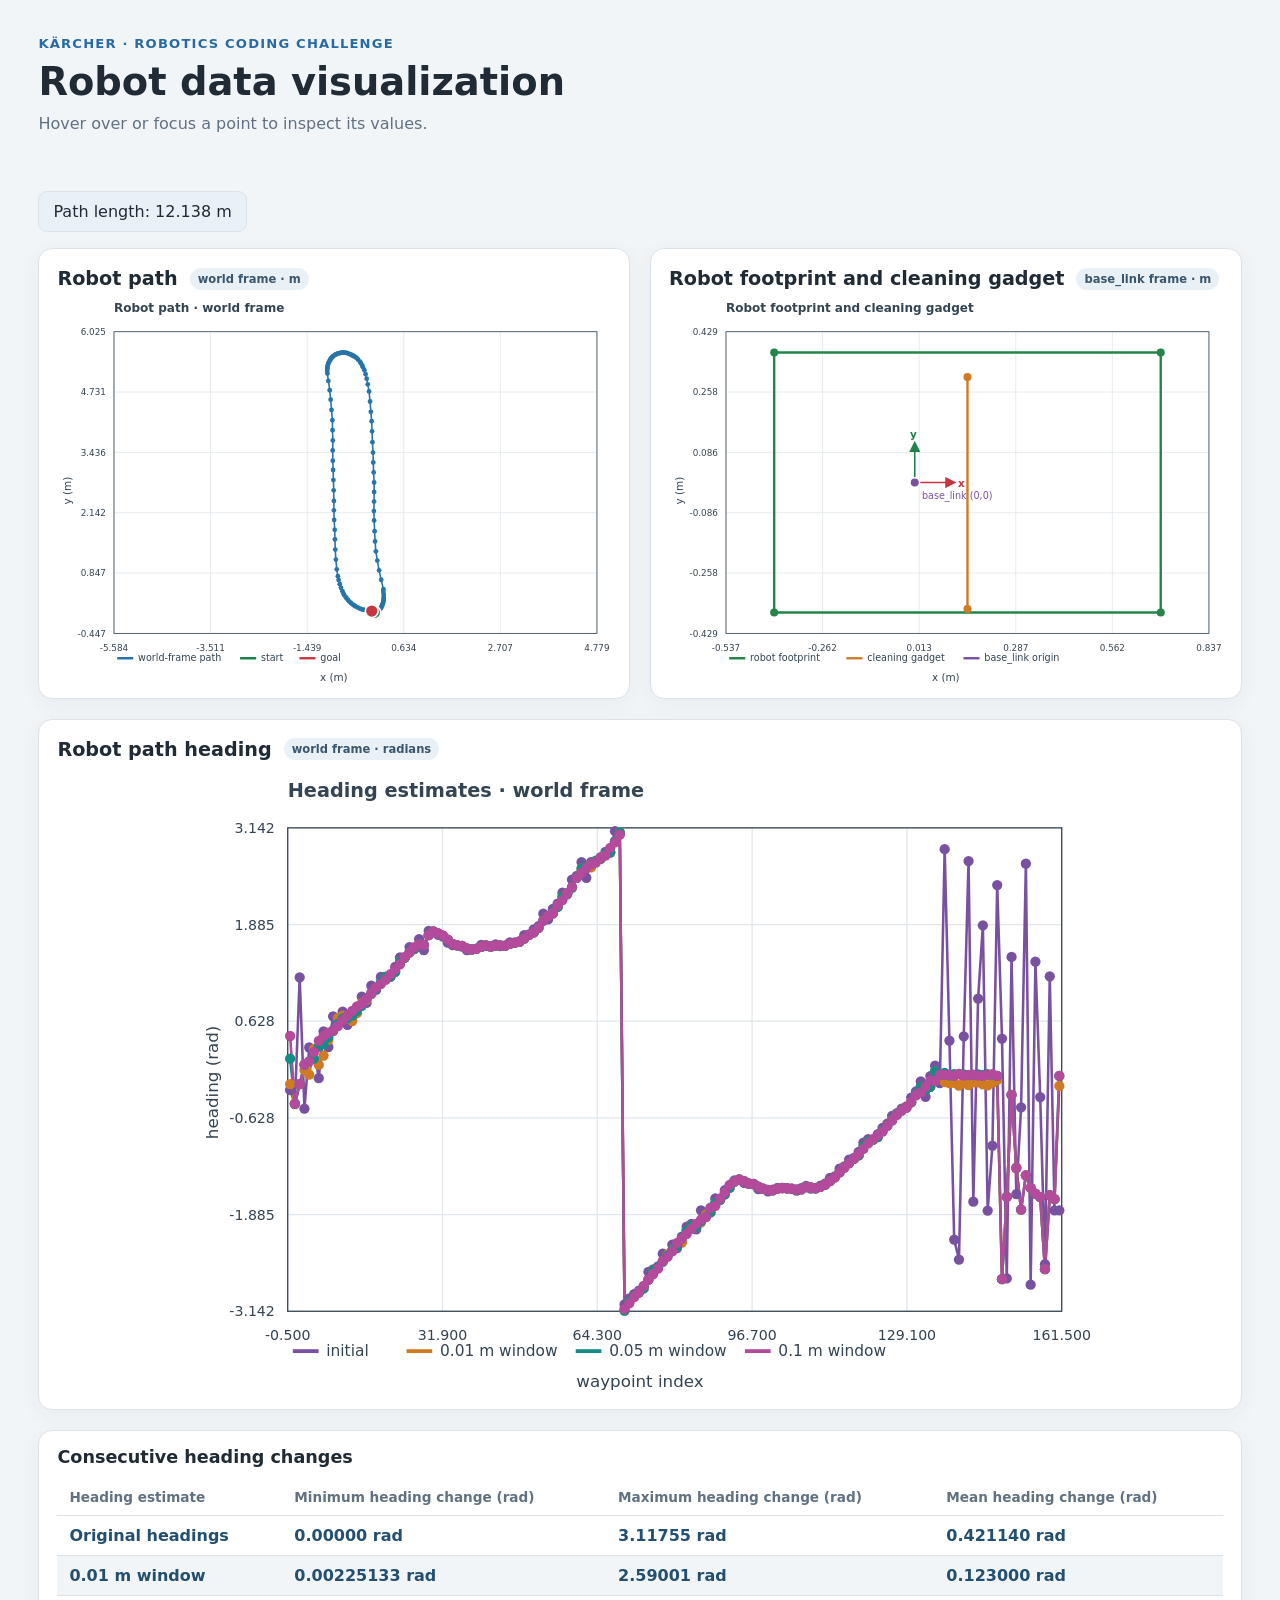
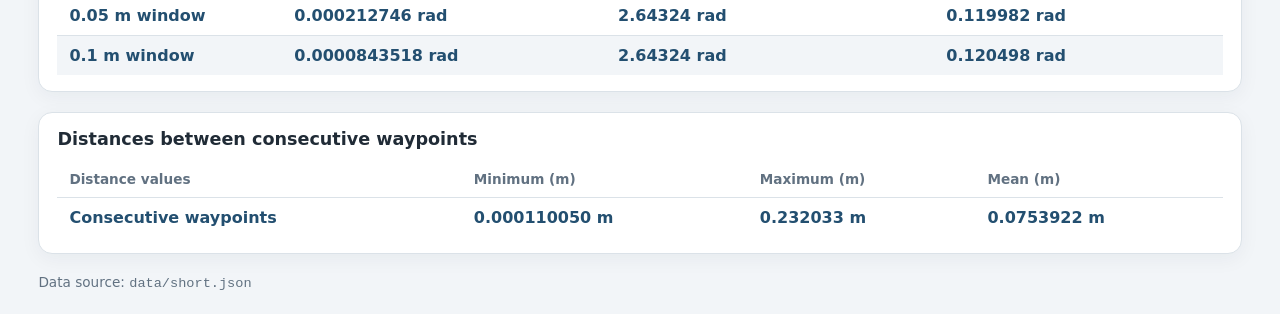
==== visualization/index.html @ 18d67c98 "Integrated different heading estimations for each waypoint based on variable window sizes of the sel" ====
<!doctype html>
<html lang="en">
  <head>
    <meta charset="utf-8">
    <meta name="viewport" content="width=device-width, initial-scale=1">
    <meta name="description" content="Interactive robot path, footprint, and cleaning gadget visualization.">
    <title>Kärcher Robotics Challenge — Data Visualization</title>
    <link rel="stylesheet" href="styles.css">
    <script src="visualization.js" defer></script>
  </head>
  <body>
    <main class="page">
      <header class="page-header">
        <p class="eyebrow">Kärcher · Robotics Coding Challenge</p>
        <h1>Robot data visualization</h1>
        <p class="intro">Hover over or focus a point to inspect its values.</p>
      </header>

      <p id="status" class="status" role="status">Loading visualization…</p>
      <p id="path-length" class="path-length" aria-live="polite" hidden></p>

      <section class="plots" aria-label="Robot data plots">
        <article class="plot-card">
          <h2>Robot path <span class="frame-tag">world frame · m</span></h2>
          <div class="plot-wrap">
            <svg id="path-plot" class="plot" viewBox="0 0 700 500" role="img" aria-label="Robot waypoints in the world frame"></svg>
            <div class="tooltip" role="status" hidden></div>
          </div>
        </article>

        <article class="plot-card">
          <h2>Robot footprint and cleaning gadget <span class="frame-tag">base_link frame · m</span></h2>
          <div class="plot-wrap">
            <svg id="geometry-plot" class="plot" viewBox="0 0 700 500" role="img" aria-label="Robot footprint and cleaning gadget in the base_link frame"></svg>
            <div class="tooltip" role="status" hidden></div>
          </div>
        </article>

        <article class="plot-card heading-card">
          <h2>Robot path heading <span class="frame-tag">world frame · radians</span></h2>
          <div class="plot-wrap">
            <svg id="heading-plot" class="plot" viewBox="0 0 700 500" role="img" aria-label="Robot path heading by waypoint index in radians"></svg>
            <div class="tooltip" role="status" hidden></div>
          </div>
        </article>
      </section>

      <section id="heading-change-summary" class="distance-summary" aria-labelledby="distance-summary-title" hidden>
        <h2 id="distance-summary-title">Consecutive heading changes</h2>
        <div class="table-wrap">
          <table class="distance-statistics">
            <thead>
              <tr>
                <th scope="col">Heading estimate</th>
                <th scope="col">Minimum heading change (rad)</th>
                <th scope="col">Maximum heading change (rad)</th>
                <th scope="col">Mean heading change (rad)</th>
              </tr>
            </thead>
            <tbody></tbody>
          </table>
        </div>
      </section>

      <section id="waypoint-distance-summary" class="distance-summary" aria-labelledby="waypoint-distance-title" hidden>
        <h2 id="waypoint-distance-title">Distances between consecutive waypoints</h2>
        <div class="table-wrap">
          <table class="distance-statistics">
            <thead>
              <tr>
                <th scope="col">Distance values</th>
                <th scope="col">Minimum (m)</th>
                <th scope="col">Maximum (m)</th>
                <th scope="col">Mean (m)</th>
              </tr>
            </thead>
            <tbody></tbody>
          </table>
        </div>
      </section>
      <footer>Data source: <code>data/short.json</code></footer>
    </main>
  </body>
</html>
---- visualization/styles.css ----
:root {
  color-scheme: light;
  font-family: Inter, ui-sans-serif, system-ui, -apple-system, BlinkMacSystemFont, "Segoe UI", sans-serif;
  color: #202b36;
  background: #f2f5f8;
  font-synthesis: none;
  text-rendering: optimizeLegibility;
  --border: #dbe2e8;
  --muted: #617181;
  --blue: #286aa6;
}

* {
  box-sizing: border-box;
}

body {
  margin: 0;
}

.page {
  width: min(1500px, 100%);
  margin: 0 auto;
  padding: 36px clamp(16px, 3vw, 44px) 24px;
}

.page-header {
  margin-bottom: 24px;
}

.eyebrow {
  margin: 0 0 8px;
  color: var(--blue);
  font-size: 0.82rem;
  font-weight: 700;
  letter-spacing: 0.09em;
  text-transform: uppercase;
}

h1 {
  margin: 0;
  font-size: clamp(1.8rem, 3vw, 2.6rem);
}

.intro {
  margin: 10px 0 0;
  color: var(--muted);
}

.status {
  min-height: 1.4em;
  margin: 0 0 12px;
  color: var(--muted);
}

.status.error {
  color: #a32f34;
  font-weight: 600;
}

.plots {
  display: grid;
  grid-template-columns: repeat(2, minmax(0, 1fr));
  gap: 20px;
}

.path-length {
  display: inline-flex;
  align-items: baseline;
  gap: 8px;
  margin: 0 0 16px;
  padding: 10px 14px;
  background: #eaf1f6;
  border: 1px solid var(--border);
  border-radius: 9px;
}

.path-length strong {
  color: #234f70;
  font-size: 1.2rem;
  font-variant-numeric: tabular-nums;
}

.heading-card {
  grid-column: 1 / -1;
}

.heading-card .plot-wrap {
  width: min(100%, 900px);
  margin: 0 auto;
}

.distance-summary {
  margin-top: 20px;
  padding: 16px 18px;
  background: #fff;
  border: 1px solid var(--border);
  border-radius: 14px;
  box-shadow: 0 5px 20px rgb(23 42 58 / 5%);
}

.distance-summary h2 {
  margin: 0 0 12px;
  font-size: 1.1rem;
}

.table-wrap {
  overflow-x: auto;
}

.distance-statistics {
  width: 100%;
  border-collapse: collapse;
  font-variant-numeric: tabular-nums;
}

.distance-statistics th,
.distance-statistics td {
  padding: 10px 12px;
  border-bottom: 1px solid var(--border);
  text-align: left;
  white-space: nowrap;
}

.distance-statistics thead th {
  color: var(--muted);
  font-size: 0.85rem;
}

.distance-statistics tbody th {
  color: #234f70;
  font-weight: 650;
}

.distance-statistics td {
  color: #234f70;
  font-weight: 700;
}

.distance-statistics tbody tr:last-child th,
.distance-statistics tbody tr:last-child td {
  border-bottom: 0;
}

.distance-statistics tbody tr:nth-child(even) {
  background: #f2f5f8;
}

@media (max-width: 860px) {
  .distance-statistics th,
  .distance-statistics td {
    padding: 9px 8px;
  }
}



.plot-card {
  min-width: 0;
  padding: 14px 14px 6px;
  overflow: hidden;
  background: #fff;
  border: 1px solid var(--border);
  border-radius: 14px;
  box-shadow: 0 5px 20px rgb(23 42 58 / 5%);
}

.plot-card h2 {
  display: flex;
  flex-wrap: wrap;
  align-items: center;
  gap: 8px 12px;
  margin: 4px 4px 0;
  font-size: clamp(1rem, 1.5vw, 1.2rem);
}

.frame-tag {
  padding: 4px 8px;
  color: #39566d;
  background: #eaf1f6;
  border-radius: 999px;
  font-size: 0.72rem;
  font-weight: 650;
}

.plot-wrap {
  position: relative;
}

.plot {
  display: block;
  width: 100%;
  height: auto;
  overflow: visible;
}

.plot text {
  font-family: inherit;
}

.plot-point {
  cursor: crosshair;
  outline: none;
}

.plot-point:focus-visible {
  stroke: #18232d;
  stroke-width: 3px;
}

.tooltip {
  position: absolute;
  z-index: 2;
  max-width: min(290px, calc(100% - 12px));
  padding: 8px 10px;
  color: #fff;
  background: #1d2935;
  border: 1px solid rgb(255 255 255 / 30%);
  border-radius: 7px;
  box-shadow: 0 4px 14px rgb(0 0 0 / 18%);
  font-size: 0.82rem;
  line-height: 1.4;
  pointer-events: none;
}

footer {
  margin-top: 20px;
  color: var(--muted);
  font-size: 0.85rem;
}

@media (max-width: 860px) {
  .plots {
    grid-template-columns: 1fr;
  }

  .heading-card {
    grid-column: auto;
  }

  .path-length {
    display: flex;
    width: fit-content;
    flex-wrap: wrap;
  }

}
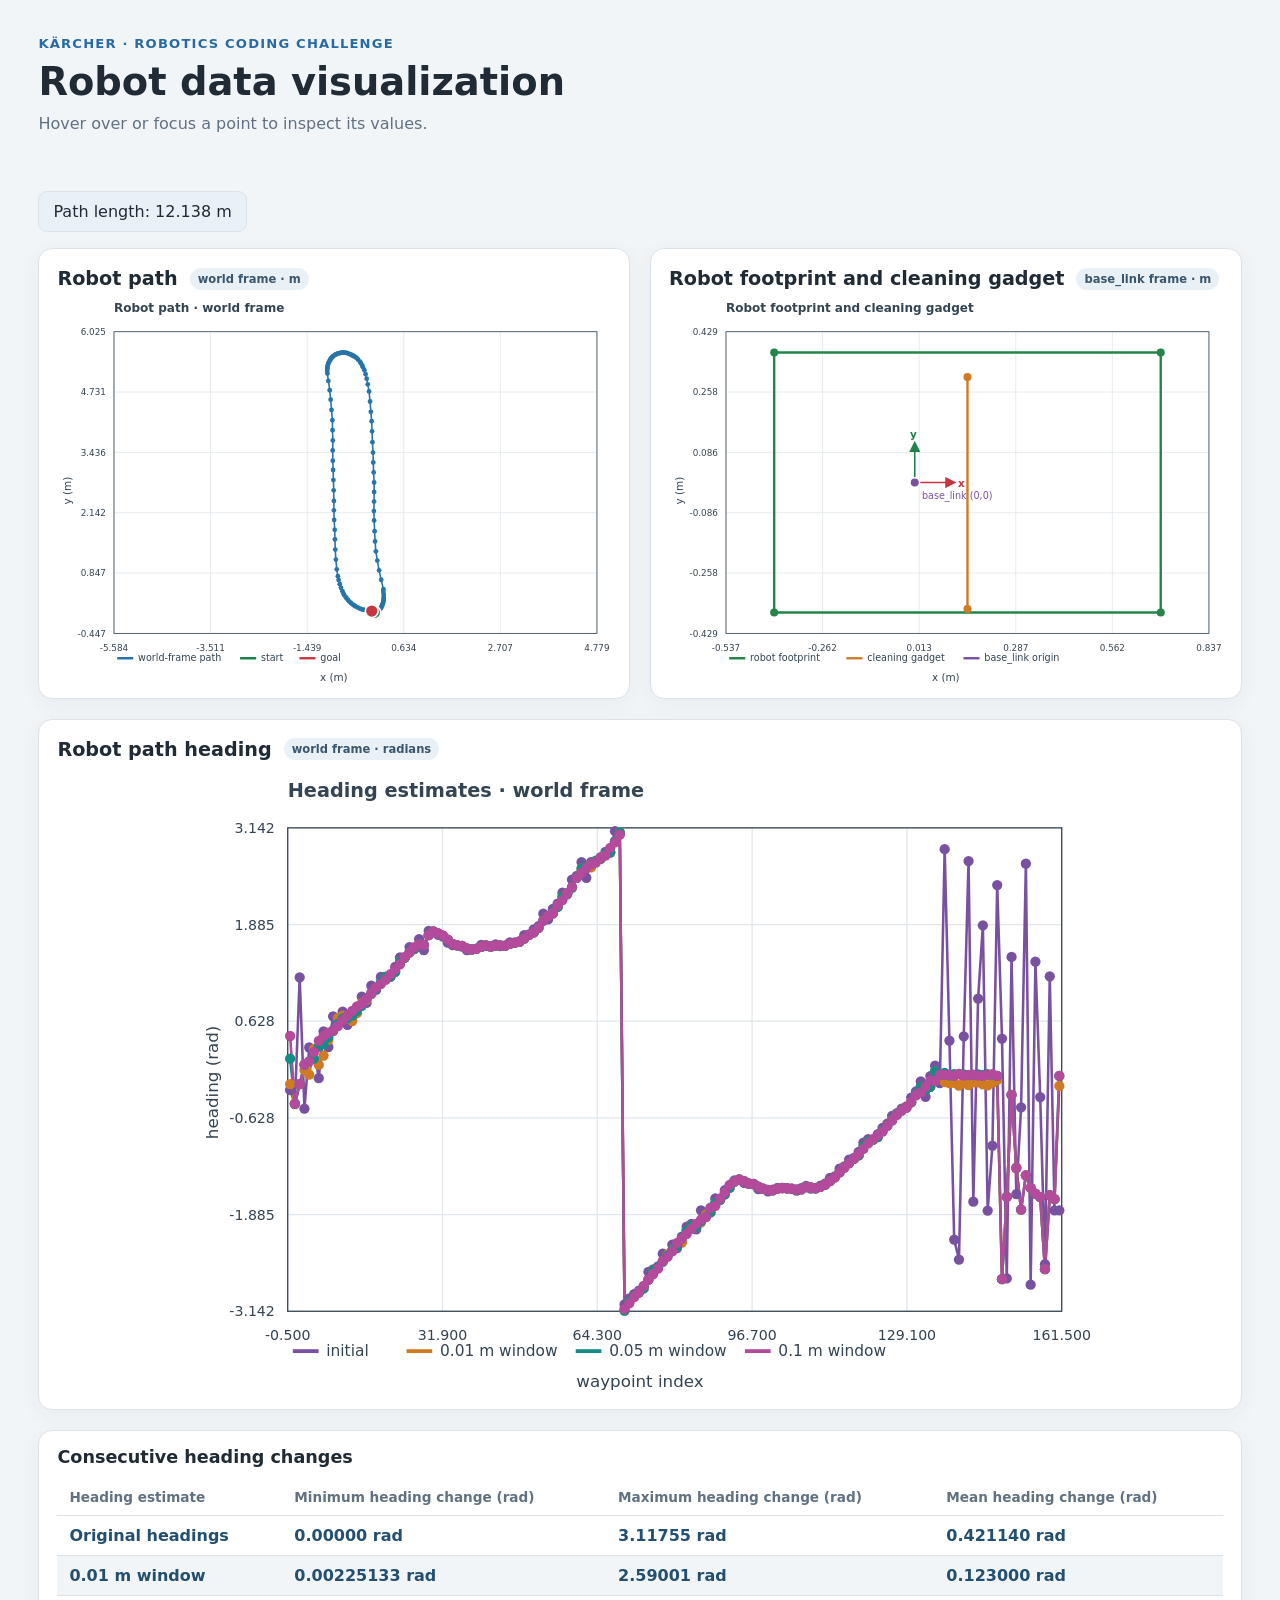
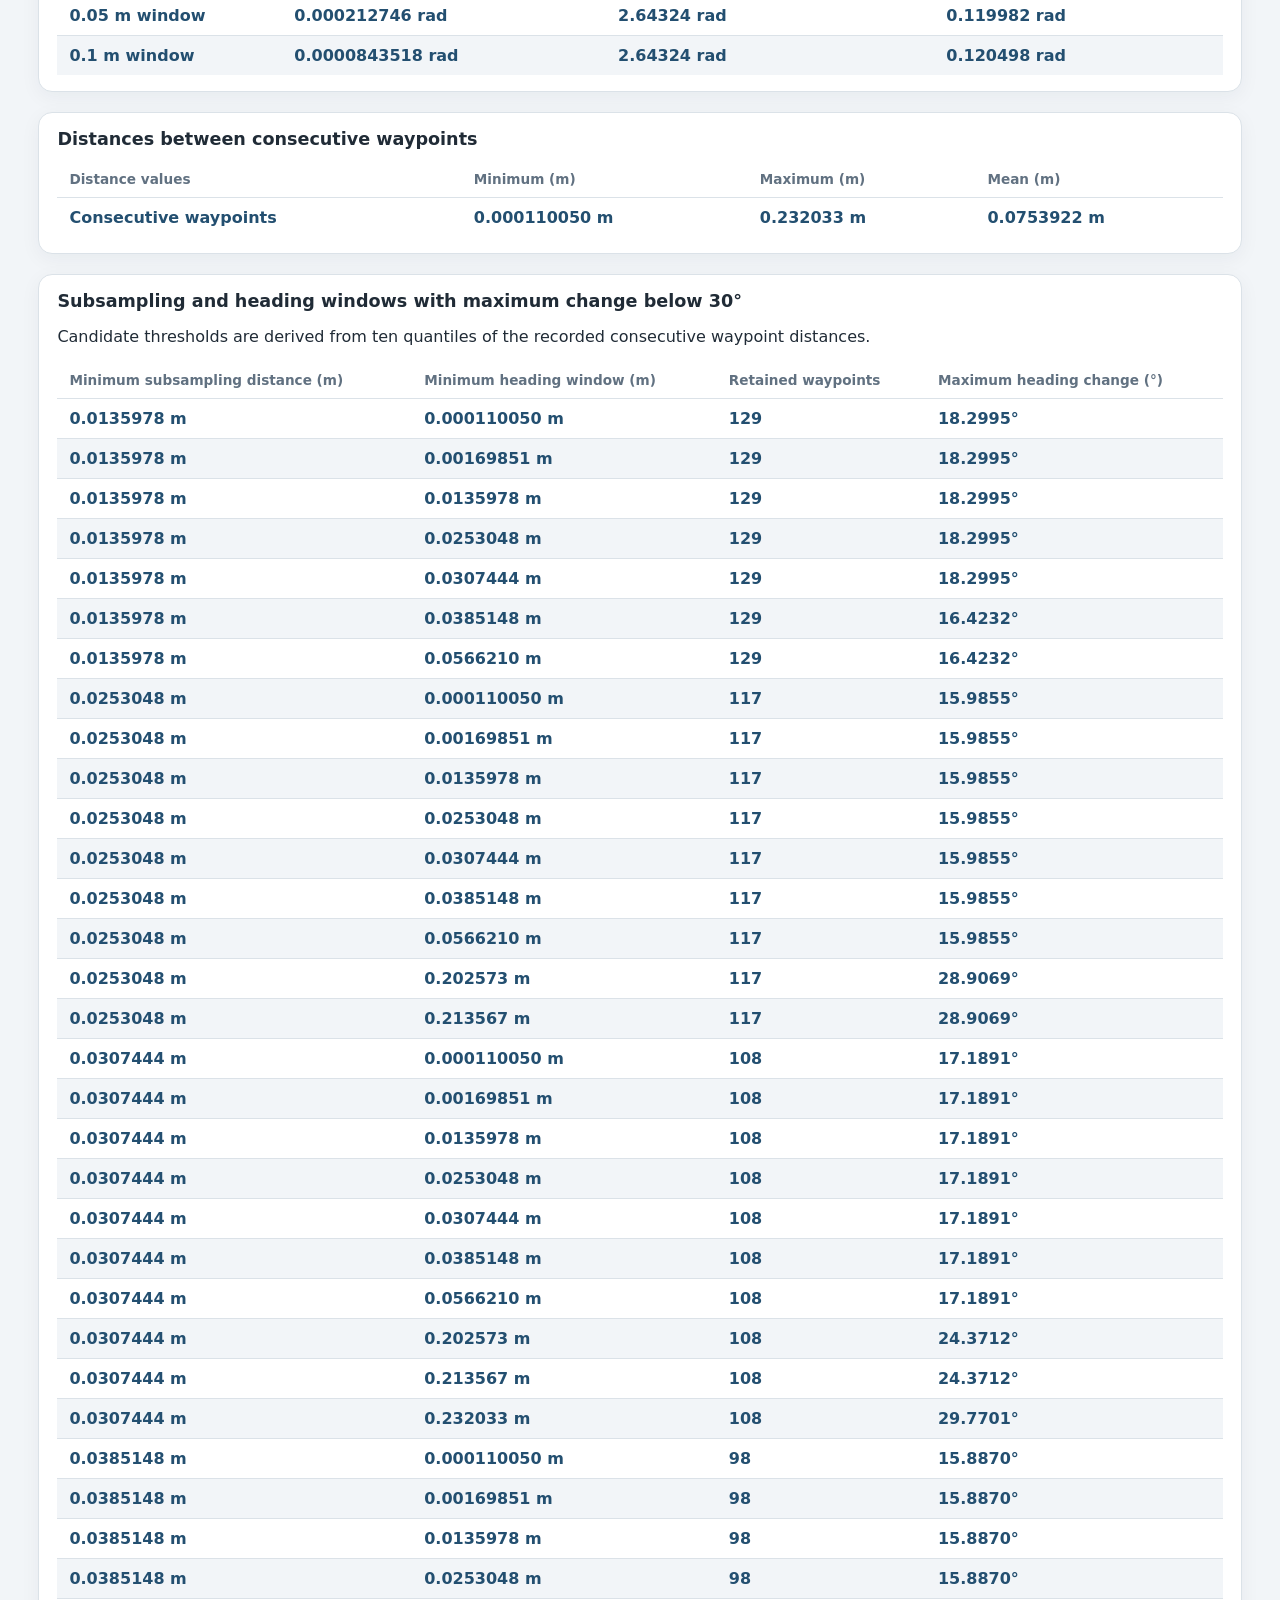
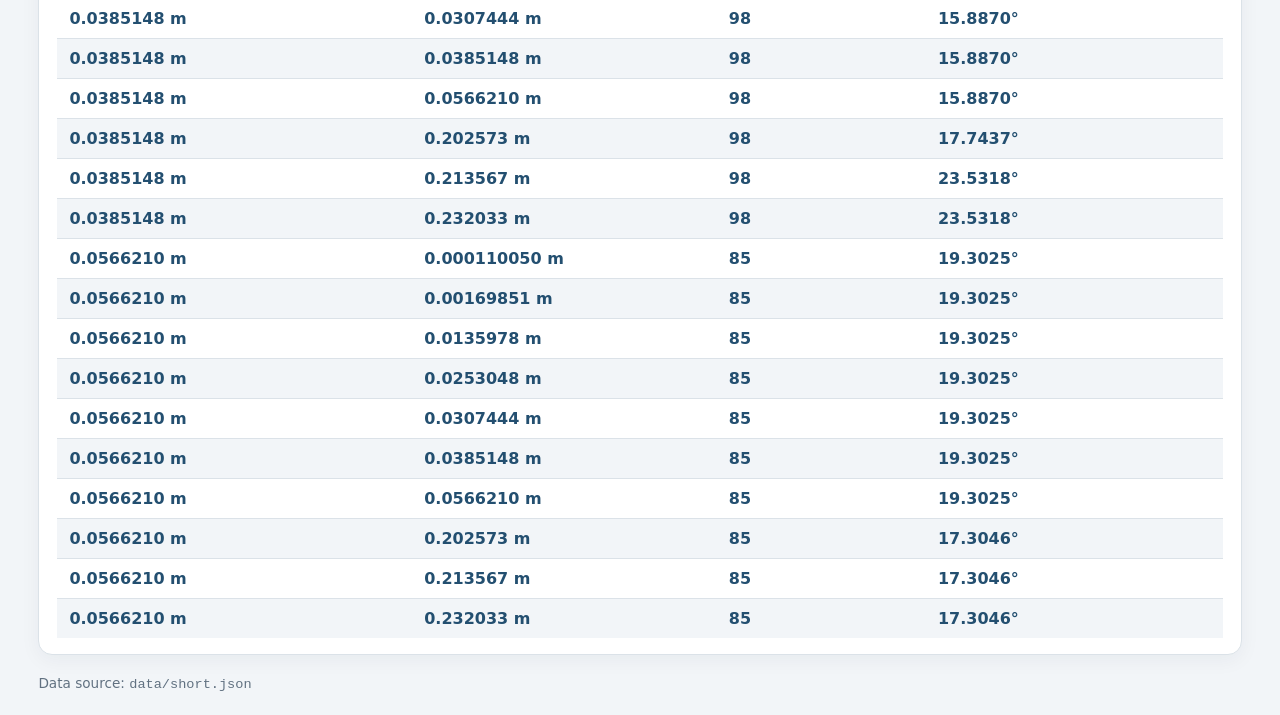
==== commit f84f3968: "Tested different combinations of subsampling distances to filter the path and heading windows" ====
--- a/visualization/index.html
+++ b/visualization/index.html
@@ -78,6 +78,24 @@
           </table>
         </div>
       </section>
+
+      <section id="subsampling-search-summary" class="distance-summary" aria-labelledby="subsampling-search-title" hidden>
+        <h2 id="subsampling-search-title">Subsampling and heading windows with maximum change below 30°</h2>
+        <p>Candidate thresholds are derived from ten quantiles of the recorded consecutive waypoint distances.</p>
+        <div class="table-wrap">
+          <table class="distance-statistics">
+            <thead>
+              <tr>
+                <th scope="col">Minimum subsampling distance (m)</th>
+                <th scope="col">Minimum heading window (m)</th>
+                <th scope="col">Retained waypoints</th>
+                <th scope="col">Maximum heading change (°)</th>
+              </tr>
+            </thead>
+            <tbody></tbody>
+          </table>
+        </div>
+      </section>
       <footer>Data source: <code>data/short.json</code></footer>
     </main>
   </body>
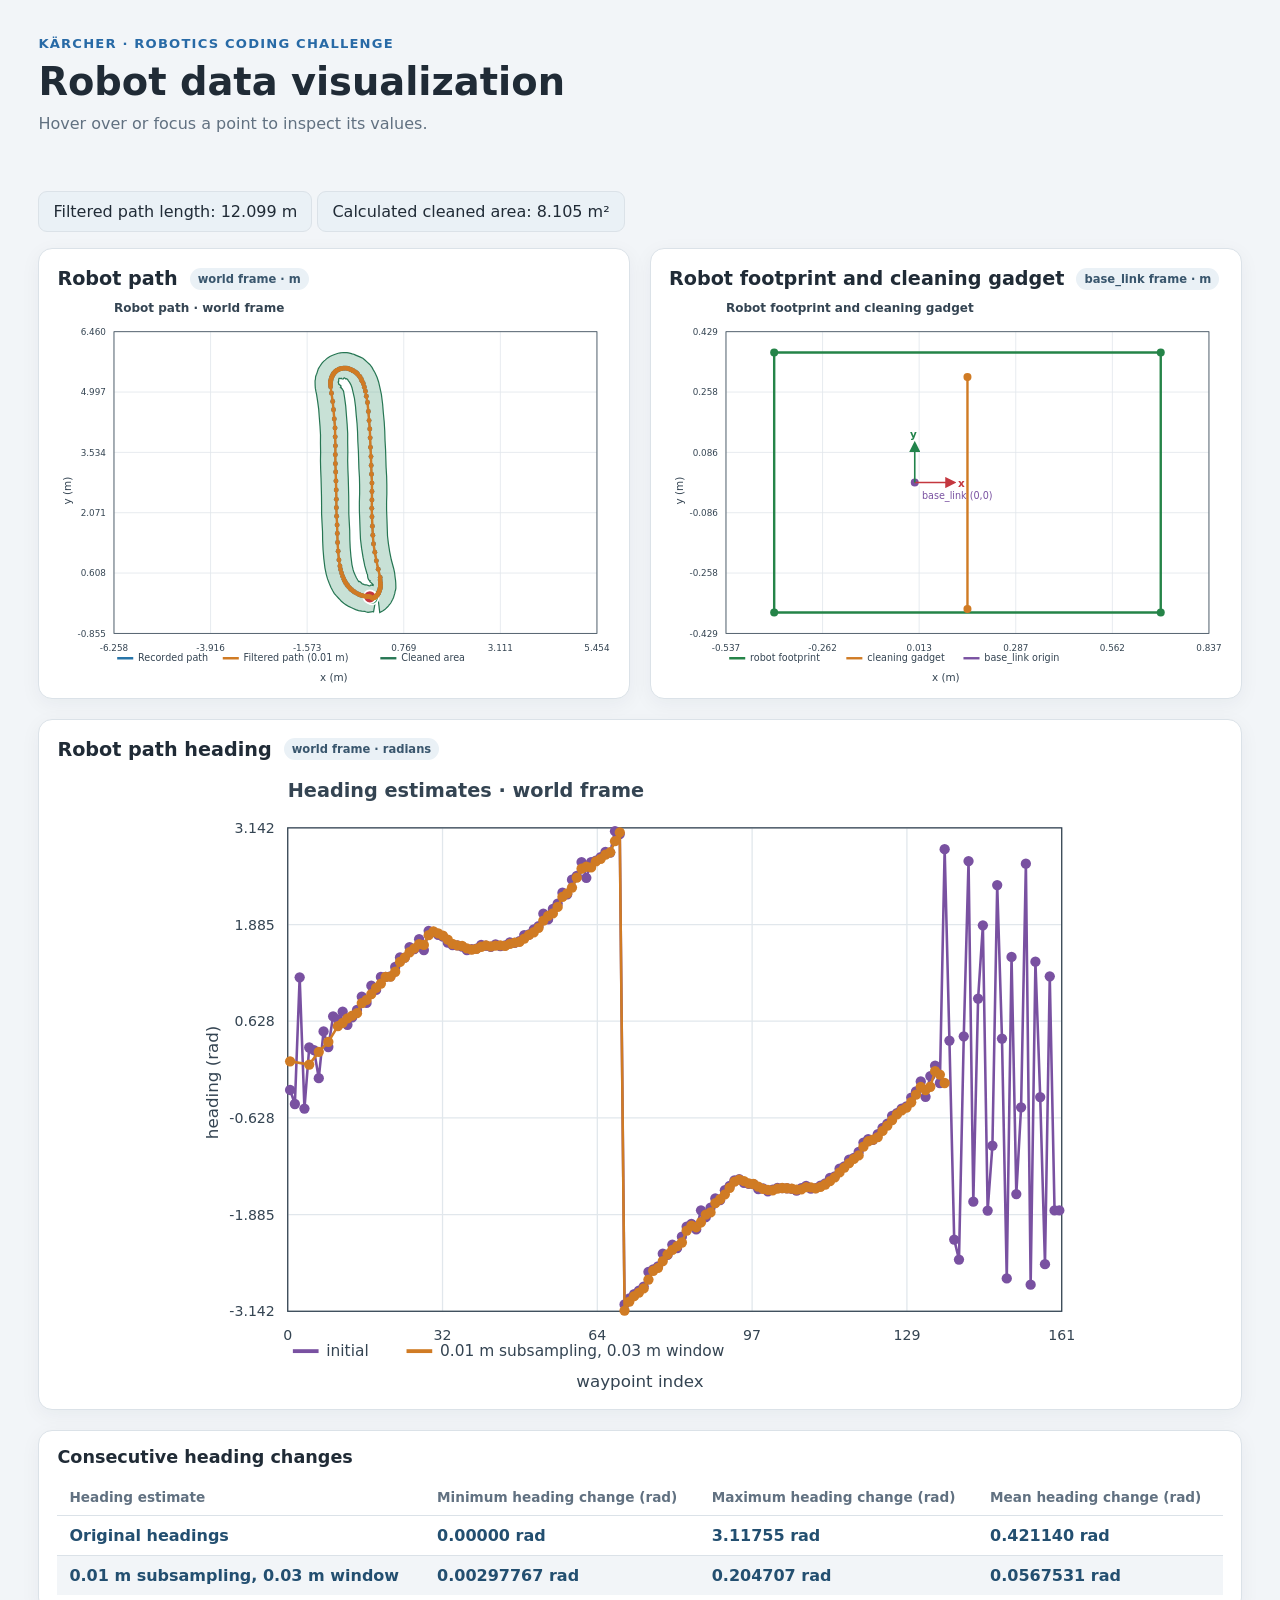
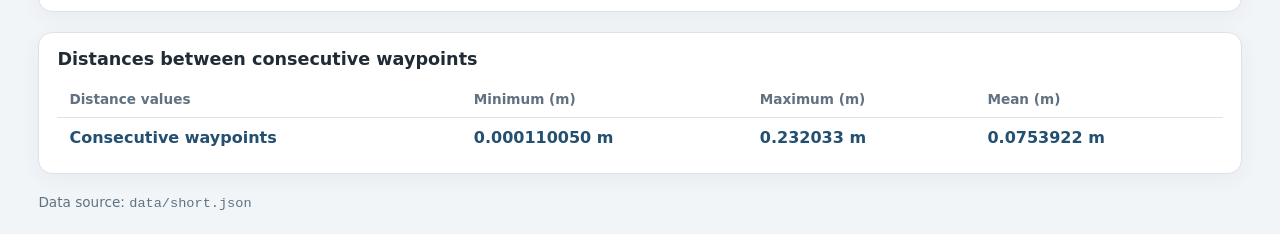
==== commit 752fe7da: "Decided to use 0.01m as subsampling distance and 0.03m as heading distance window and integrated cle" ====
--- a/visualization/index.html
+++ b/visualization/index.html
@@ -18,6 +18,7 @@
 
       <p id="status" class="status" role="status">Loading visualization…</p>
       <p id="path-length" class="path-length" aria-live="polite" hidden></p>
+      <p id="cleaned-area" class="path-length" aria-live="polite" hidden></p>
 
       <section class="plots" aria-label="Robot data plots">
         <article class="plot-card">
@@ -79,23 +80,6 @@
         </div>
       </section>
 
-      <section id="subsampling-search-summary" class="distance-summary" aria-labelledby="subsampling-search-title" hidden>
-        <h2 id="subsampling-search-title">Subsampling and heading windows with maximum change below 30°</h2>
-        <p>Candidate thresholds are derived from ten quantiles of the recorded consecutive waypoint distances.</p>
-        <div class="table-wrap">
-          <table class="distance-statistics">
-            <thead>
-              <tr>
-                <th scope="col">Minimum subsampling distance (m)</th>
-                <th scope="col">Minimum heading window (m)</th>
-                <th scope="col">Retained waypoints</th>
-                <th scope="col">Maximum heading change (°)</th>
-              </tr>
-            </thead>
-            <tbody></tbody>
-          </table>
-        </div>
-      </section>
       <footer>Data source: <code>data/short.json</code></footer>
     </main>
   </body>
--- a/visualization/styles.css
+++ b/visualization/styles.css
@@ -206,6 +206,19 @@
 .plot-point:focus-visible {
   stroke: #18232d;
   stroke-width: 3px;
+}
+
+.plot-legend-item {
+  cursor: pointer;
+}
+
+.plot-legend-item:focus-visible {
+  outline: 2px solid #18232d;
+  outline-offset: 2px;
+}
+
+.plot-legend-item.is-hidden {
+  opacity: 0.4;
 }
 
 .tooltip {
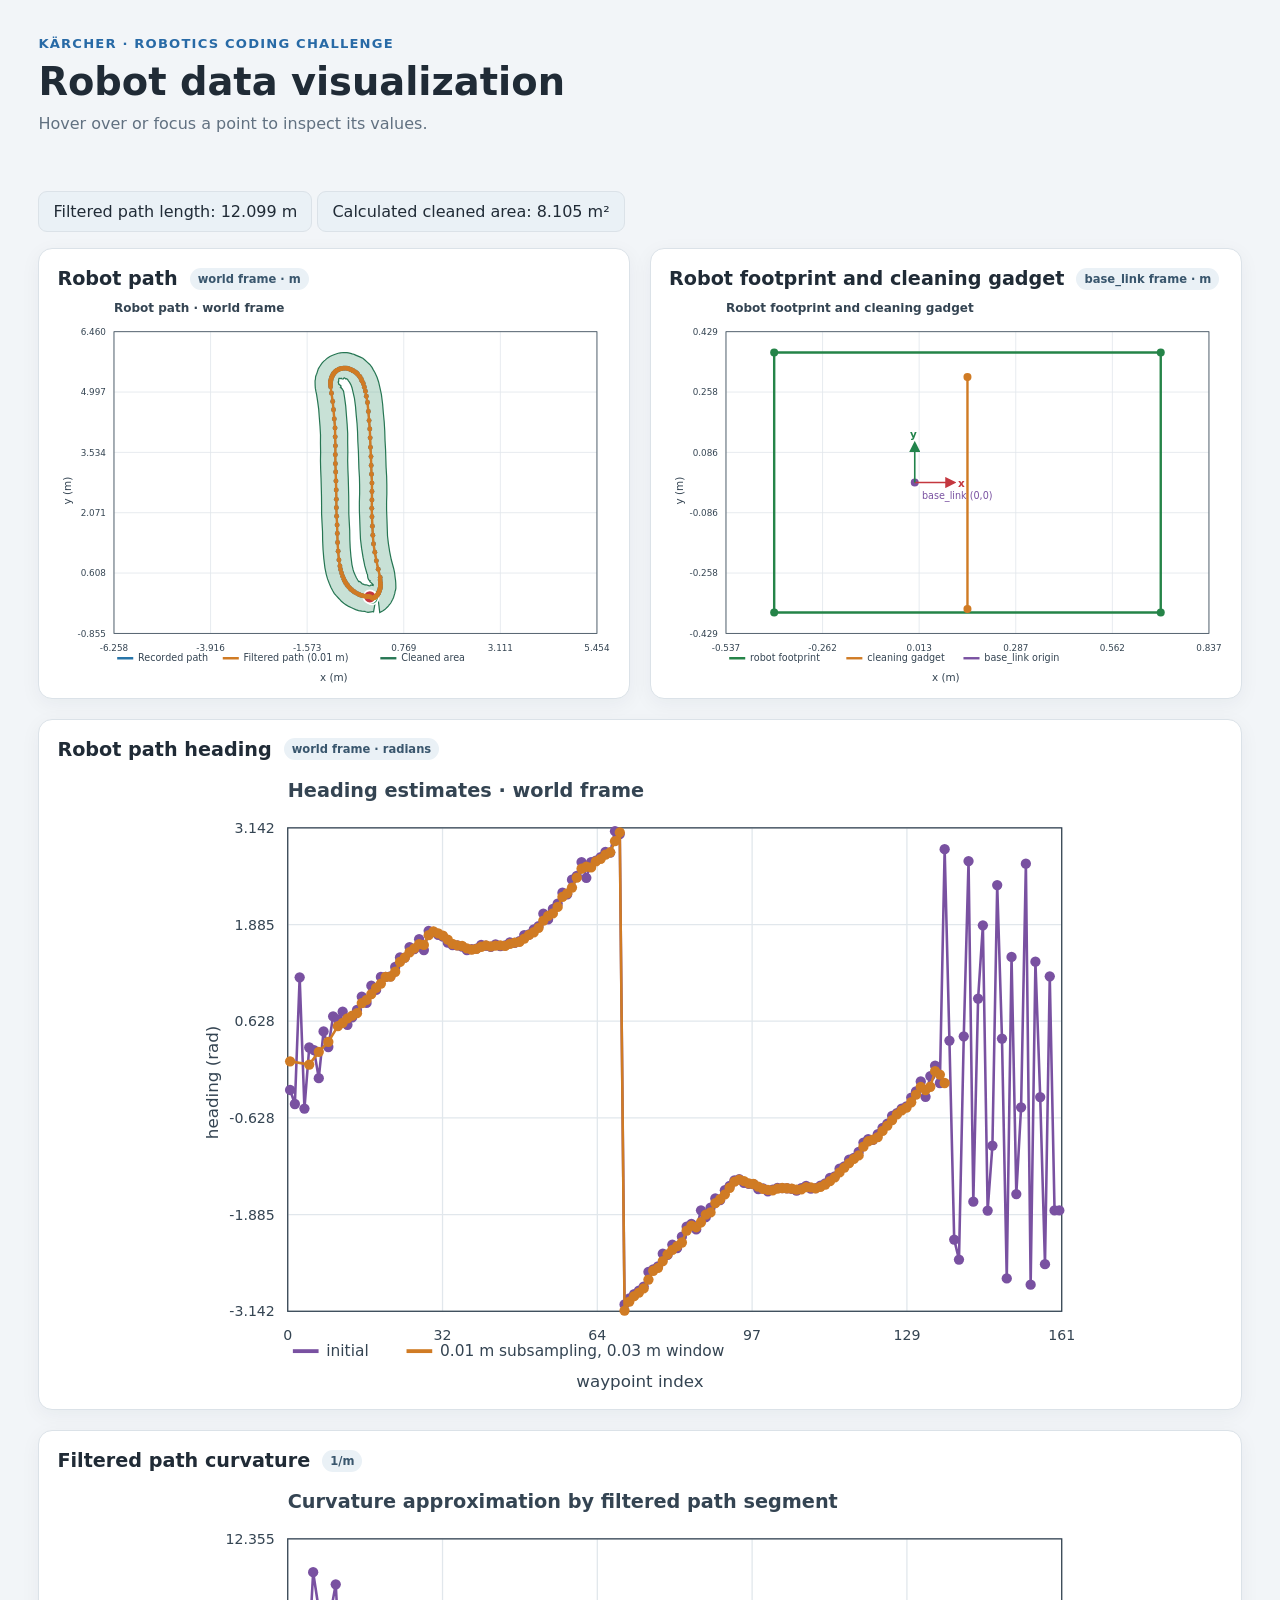
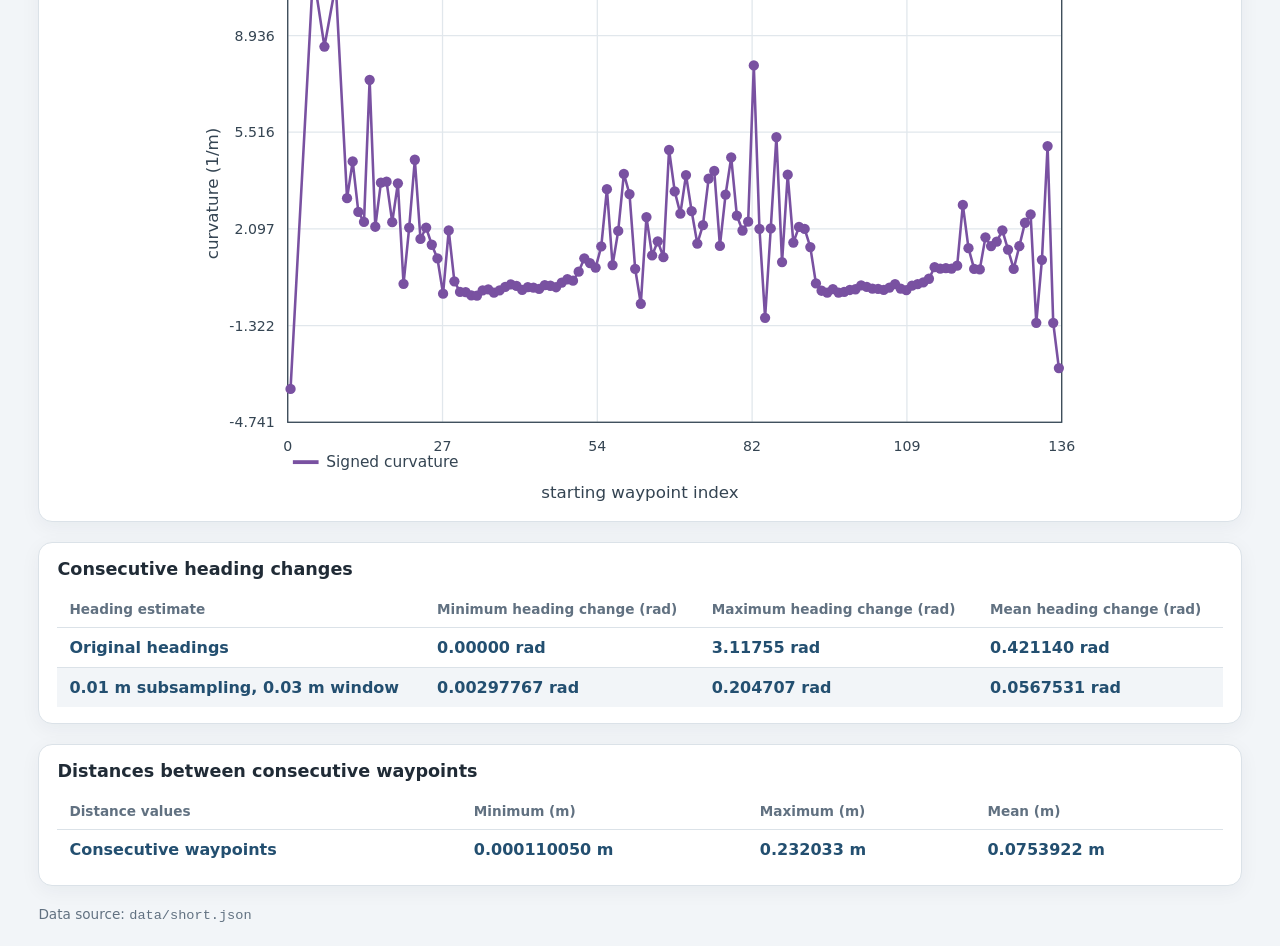
==== commit 33296fbf: "Added calculation of curvature approximation for each filtered waypoint" ====
--- a/visualization/index.html
+++ b/visualization/index.html
@@ -44,6 +44,14 @@
             <div class="tooltip" role="status" hidden></div>
           </div>
         </article>
+
+        <article class="plot-card heading-card">
+          <h2>Filtered path curvature <span class="frame-tag">1/m</span></h2>
+          <div class="plot-wrap">
+            <svg id="curvature-plot" class="plot" viewBox="0 0 700 500" role="img" aria-label="Curvature approximation by filtered path segment"></svg>
+            <div class="tooltip" role="status" hidden></div>
+          </div>
+        </article>
       </section>
 
       <section id="heading-change-summary" class="distance-summary" aria-labelledby="distance-summary-title" hidden>
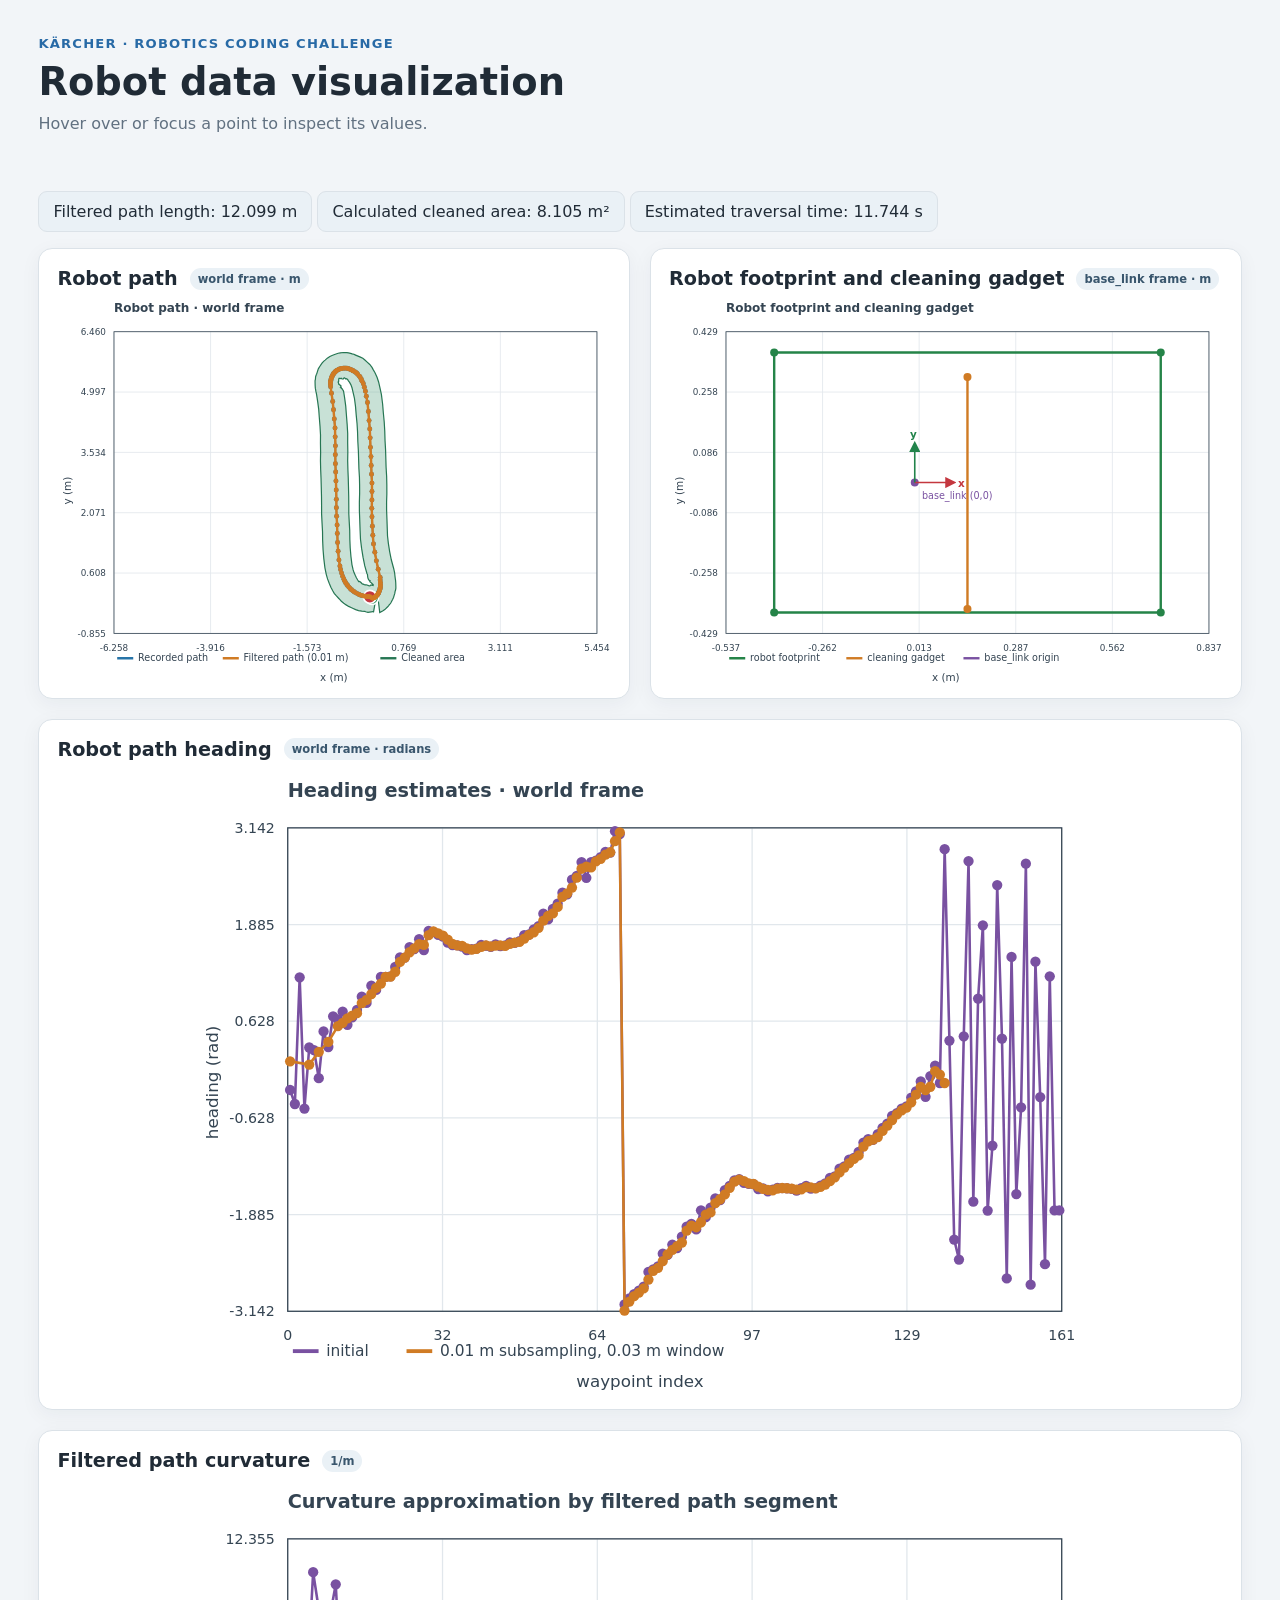
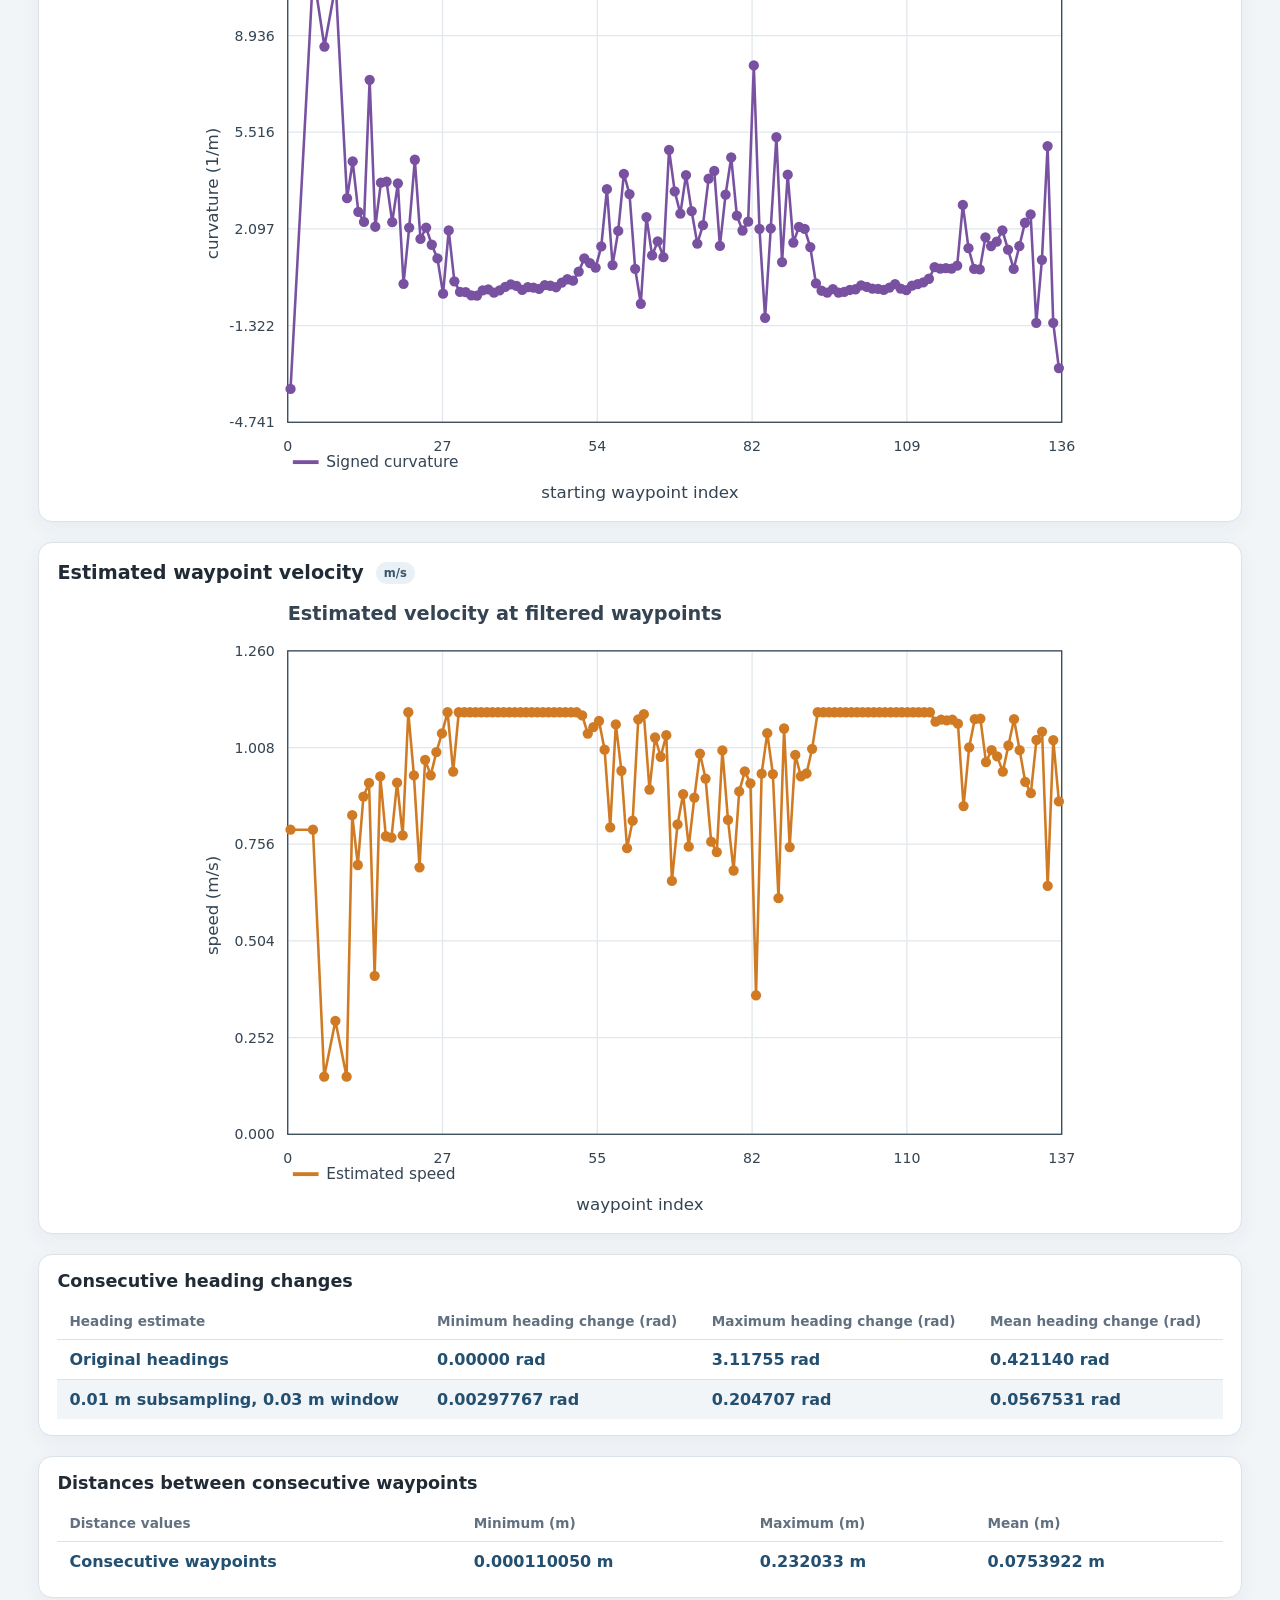
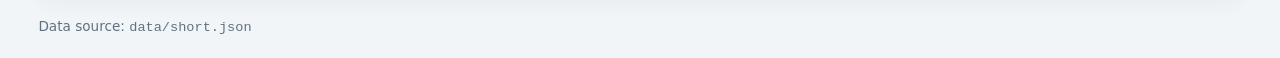
==== commit 0a1283da: "Initial version of traversal time estimation" ====
--- a/visualization/index.html
+++ b/visualization/index.html
@@ -19,6 +19,7 @@
       <p id="status" class="status" role="status">Loading visualization…</p>
       <p id="path-length" class="path-length" aria-live="polite" hidden></p>
       <p id="cleaned-area" class="path-length" aria-live="polite" hidden></p>
+      <p id="traversal-time" class="path-length" aria-live="polite" hidden></p>
 
       <section class="plots" aria-label="Robot data plots">
         <article class="plot-card">
@@ -49,6 +50,14 @@
           <h2>Filtered path curvature <span class="frame-tag">1/m</span></h2>
           <div class="plot-wrap">
             <svg id="curvature-plot" class="plot" viewBox="0 0 700 500" role="img" aria-label="Curvature approximation by filtered path segment"></svg>
+            <div class="tooltip" role="status" hidden></div>
+          </div>
+        </article>
+
+        <article class="plot-card heading-card">
+          <h2>Estimated waypoint velocity <span class="frame-tag">m/s</span></h2>
+          <div class="plot-wrap">
+            <svg id="velocity-plot" class="plot" viewBox="0 0 700 500" role="img" aria-label="Estimated robot velocity at filtered waypoints"></svg>
             <div class="tooltip" role="status" hidden></div>
           </div>
         </article>
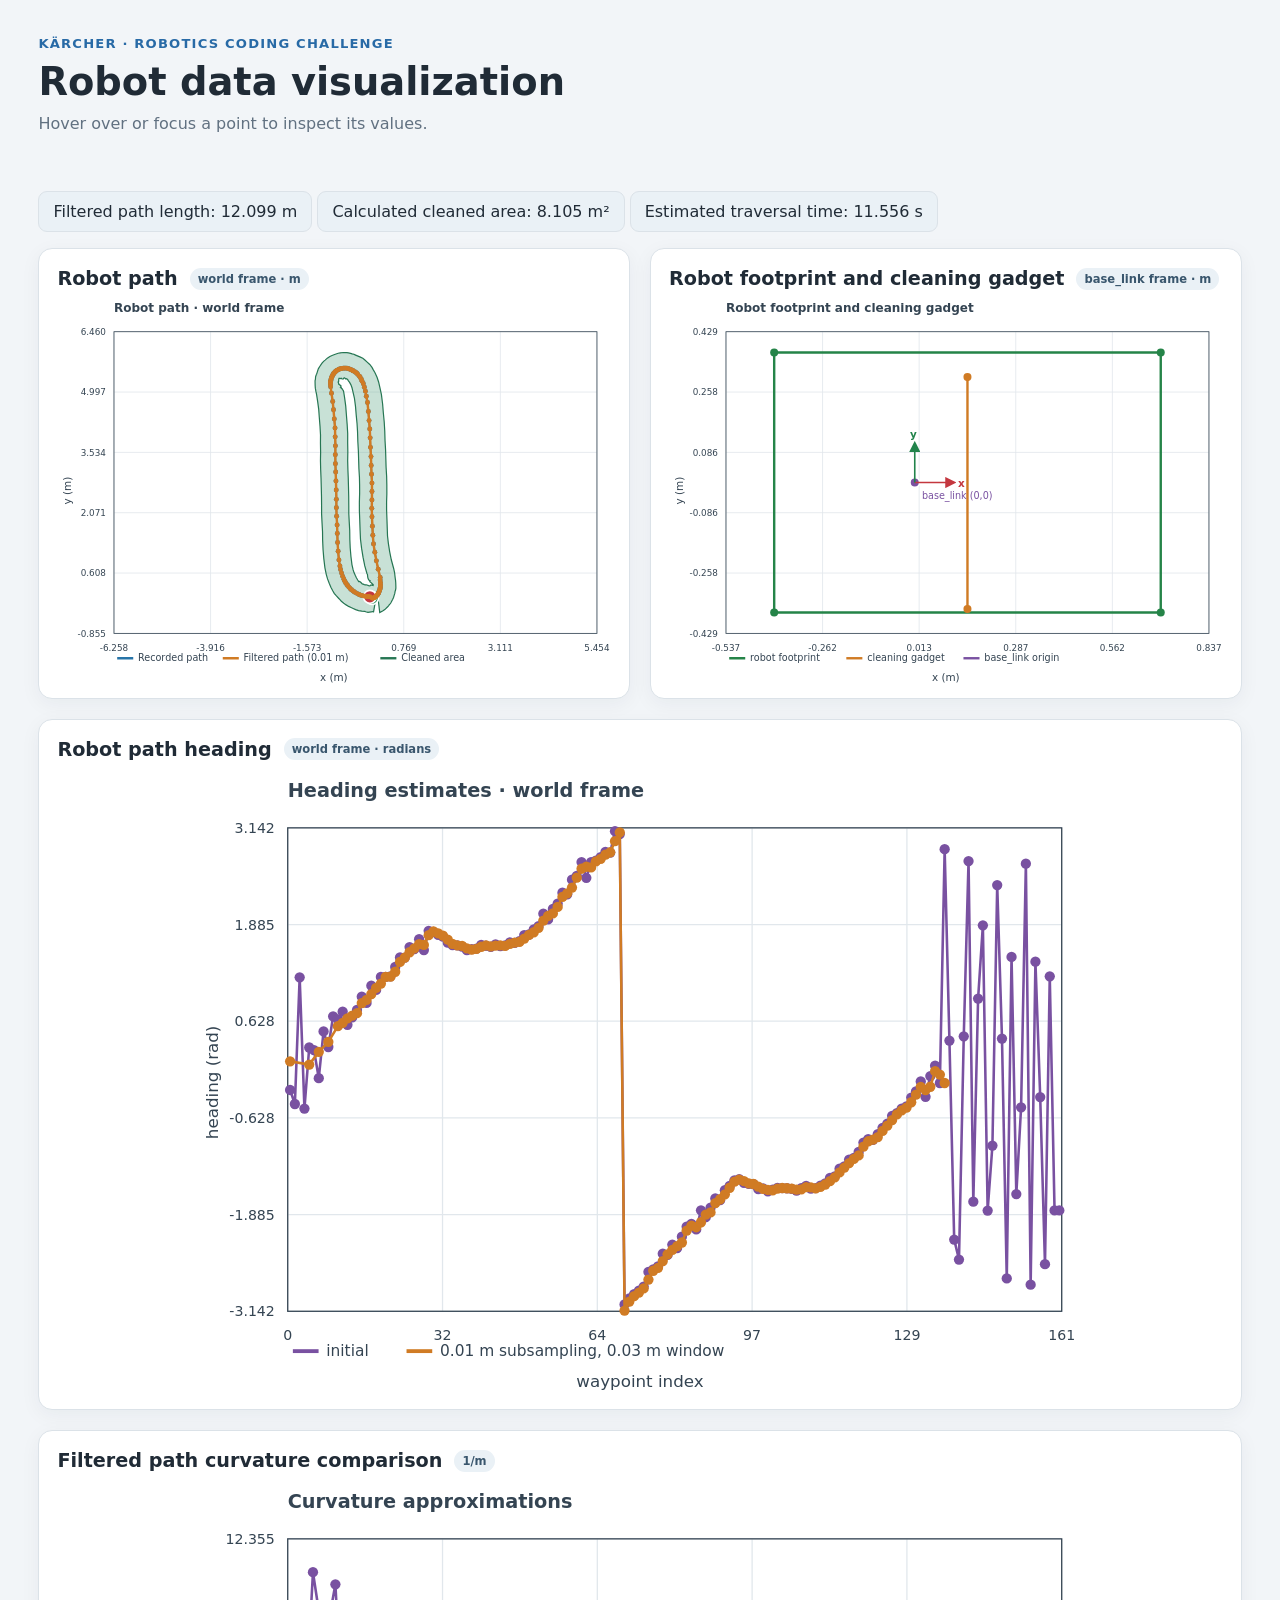
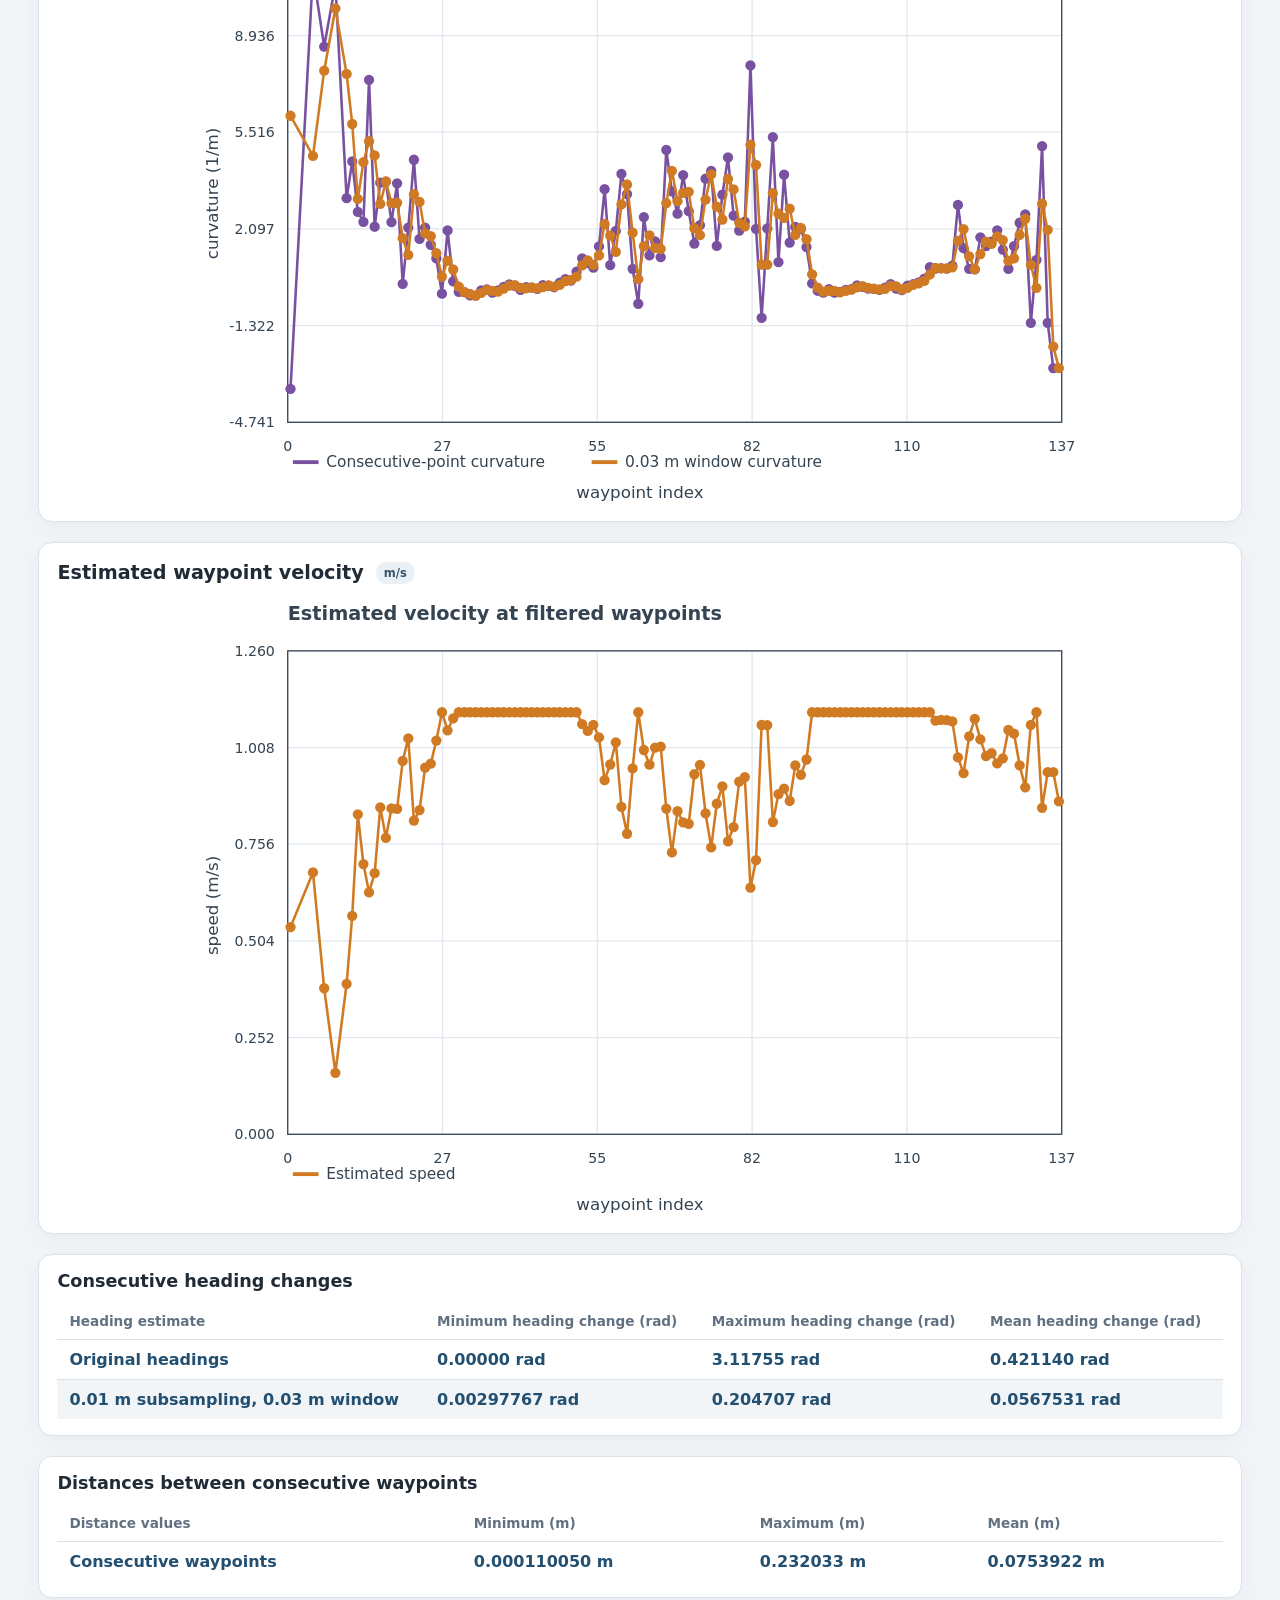
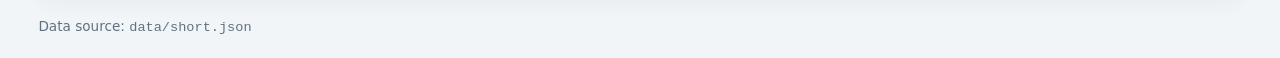
==== commit 36ffcb6f: "Adapted curvature estimation as in heading estimation and adapted velocity estimation and traversal " ====
--- a/visualization/index.html
+++ b/visualization/index.html
@@ -47,7 +47,7 @@
         </article>
 
         <article class="plot-card heading-card">
-          <h2>Filtered path curvature <span class="frame-tag">1/m</span></h2>
+          <h2>Filtered path curvature comparison <span class="frame-tag">1/m</span></h2>
           <div class="plot-wrap">
             <svg id="curvature-plot" class="plot" viewBox="0 0 700 500" role="img" aria-label="Curvature approximation by filtered path segment"></svg>
             <div class="tooltip" role="status" hidden></div>
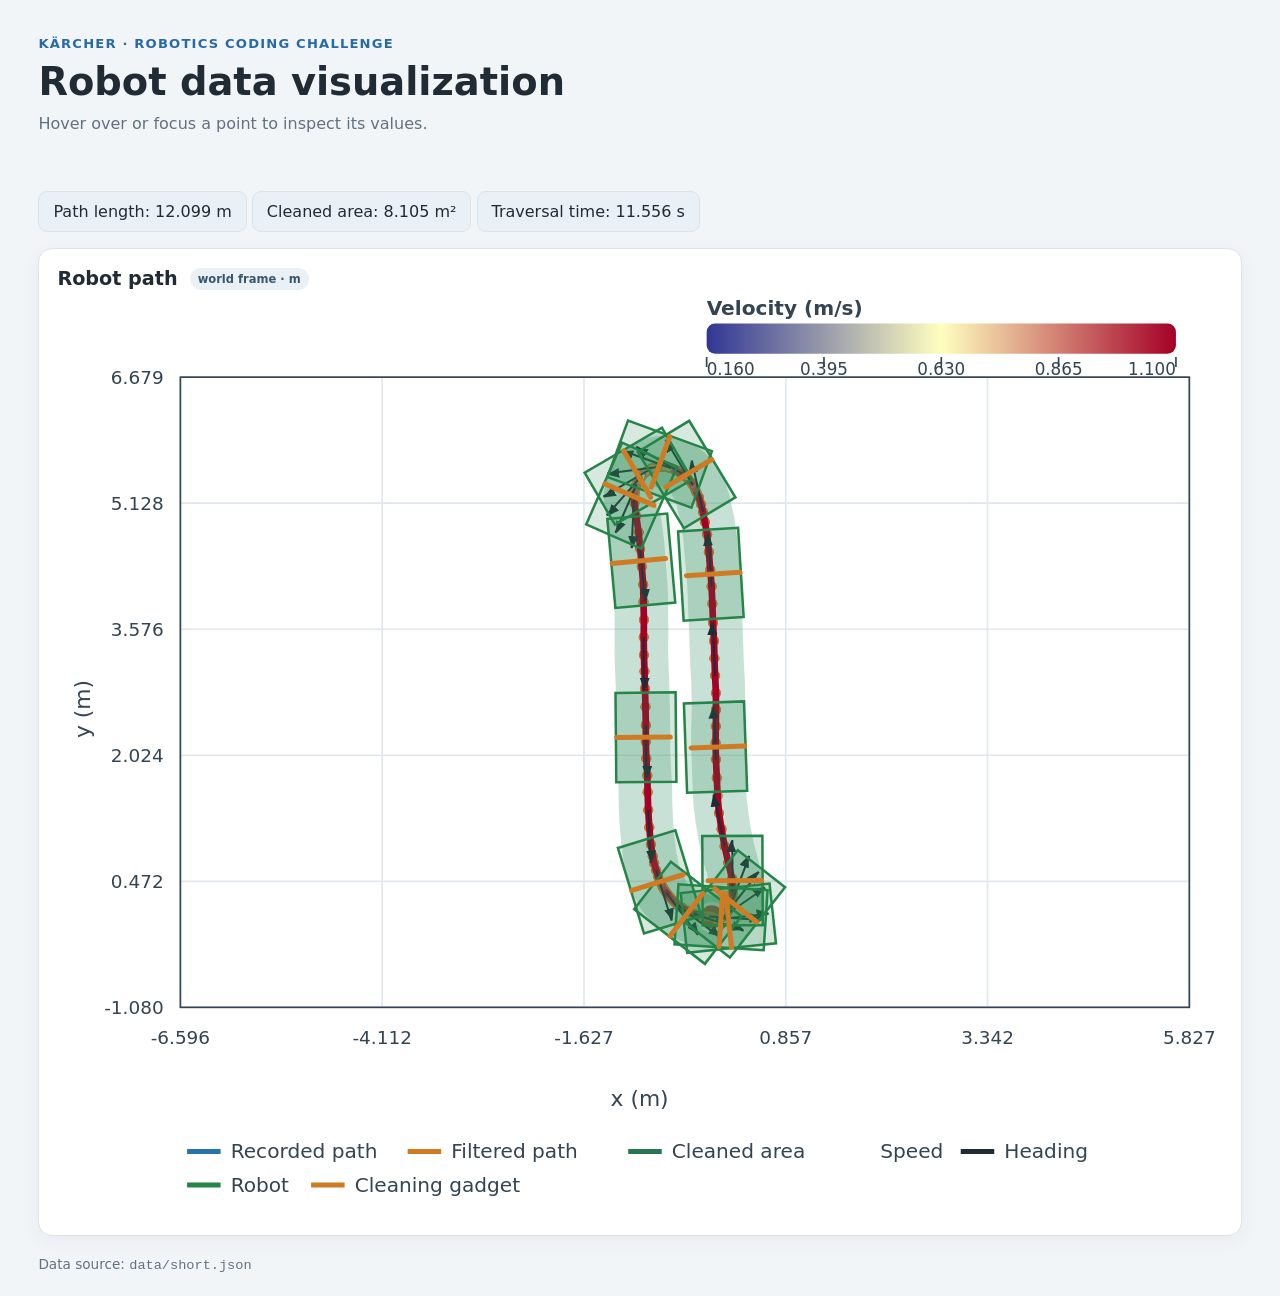
==== commit 7dad0650: "Restructuring and delete unused parts" ====
--- a/visualization/index.html
+++ b/visualization/index.html
@@ -6,7 +6,7 @@
     <meta name="description" content="Interactive robot path, footprint, and cleaning gadget visualization.">
     <title>Kärcher Robotics Challenge — Data Visualization</title>
     <link rel="stylesheet" href="styles.css">
-    <script src="visualization.js" defer></script>
+    <script src="visualization.js?v=6" defer></script>
   </head>
   <body>
     <main class="page">
@@ -21,80 +21,14 @@
       <p id="cleaned-area" class="path-length" aria-live="polite" hidden></p>
       <p id="traversal-time" class="path-length" aria-live="polite" hidden></p>
 
-      <section class="plots" aria-label="Robot data plots">
+      <section class="plots" aria-label="Robot path visualization">
         <article class="plot-card">
           <h2>Robot path <span class="frame-tag">world frame · m</span></h2>
           <div class="plot-wrap">
-            <svg id="path-plot" class="plot" viewBox="0 0 700 500" role="img" aria-label="Robot waypoints in the world frame"></svg>
+            <svg id="path-plot" class="plot" viewBox="0 0 700 560" role="img" aria-label="Robot waypoints in the world frame"></svg>
             <div class="tooltip" role="status" hidden></div>
           </div>
         </article>
-
-        <article class="plot-card">
-          <h2>Robot footprint and cleaning gadget <span class="frame-tag">base_link frame · m</span></h2>
-          <div class="plot-wrap">
-            <svg id="geometry-plot" class="plot" viewBox="0 0 700 500" role="img" aria-label="Robot footprint and cleaning gadget in the base_link frame"></svg>
-            <div class="tooltip" role="status" hidden></div>
-          </div>
-        </article>
-
-        <article class="plot-card heading-card">
-          <h2>Robot path heading <span class="frame-tag">world frame · radians</span></h2>
-          <div class="plot-wrap">
-            <svg id="heading-plot" class="plot" viewBox="0 0 700 500" role="img" aria-label="Robot path heading by waypoint index in radians"></svg>
-            <div class="tooltip" role="status" hidden></div>
-          </div>
-        </article>
-
-        <article class="plot-card heading-card">
-          <h2>Filtered path curvature comparison <span class="frame-tag">1/m</span></h2>
-          <div class="plot-wrap">
-            <svg id="curvature-plot" class="plot" viewBox="0 0 700 500" role="img" aria-label="Curvature approximation by filtered path segment"></svg>
-            <div class="tooltip" role="status" hidden></div>
-          </div>
-        </article>
-
-        <article class="plot-card heading-card">
-          <h2>Estimated waypoint velocity <span class="frame-tag">m/s</span></h2>
-          <div class="plot-wrap">
-            <svg id="velocity-plot" class="plot" viewBox="0 0 700 500" role="img" aria-label="Estimated robot velocity at filtered waypoints"></svg>
-            <div class="tooltip" role="status" hidden></div>
-          </div>
-        </article>
-      </section>
-
-      <section id="heading-change-summary" class="distance-summary" aria-labelledby="distance-summary-title" hidden>
-        <h2 id="distance-summary-title">Consecutive heading changes</h2>
-        <div class="table-wrap">
-          <table class="distance-statistics">
-            <thead>
-              <tr>
-                <th scope="col">Heading estimate</th>
-                <th scope="col">Minimum heading change (rad)</th>
-                <th scope="col">Maximum heading change (rad)</th>
-                <th scope="col">Mean heading change (rad)</th>
-              </tr>
-            </thead>
-            <tbody></tbody>
-          </table>
-        </div>
-      </section>
-
-      <section id="waypoint-distance-summary" class="distance-summary" aria-labelledby="waypoint-distance-title" hidden>
-        <h2 id="waypoint-distance-title">Distances between consecutive waypoints</h2>
-        <div class="table-wrap">
-          <table class="distance-statistics">
-            <thead>
-              <tr>
-                <th scope="col">Distance values</th>
-                <th scope="col">Minimum (m)</th>
-                <th scope="col">Maximum (m)</th>
-                <th scope="col">Mean (m)</th>
-              </tr>
-            </thead>
-            <tbody></tbody>
-          </table>
-        </div>
       </section>
 
       <footer>Data source: <code>data/short.json</code></footer>
--- a/visualization/styles.css
+++ b/visualization/styles.css
@@ -59,9 +59,7 @@
 }
 
 .plots {
-  display: grid;
-  grid-template-columns: repeat(2, minmax(0, 1fr));
-  gap: 20px;
+  display: block;
 }
 
 .path-length {
@@ -74,86 +72,6 @@
   border: 1px solid var(--border);
   border-radius: 9px;
 }
-
-.path-length strong {
-  color: #234f70;
-  font-size: 1.2rem;
-  font-variant-numeric: tabular-nums;
-}
-
-.heading-card {
-  grid-column: 1 / -1;
-}
-
-.heading-card .plot-wrap {
-  width: min(100%, 900px);
-  margin: 0 auto;
-}
-
-.distance-summary {
-  margin-top: 20px;
-  padding: 16px 18px;
-  background: #fff;
-  border: 1px solid var(--border);
-  border-radius: 14px;
-  box-shadow: 0 5px 20px rgb(23 42 58 / 5%);
-}
-
-.distance-summary h2 {
-  margin: 0 0 12px;
-  font-size: 1.1rem;
-}
-
-.table-wrap {
-  overflow-x: auto;
-}
-
-.distance-statistics {
-  width: 100%;
-  border-collapse: collapse;
-  font-variant-numeric: tabular-nums;
-}
-
-.distance-statistics th,
-.distance-statistics td {
-  padding: 10px 12px;
-  border-bottom: 1px solid var(--border);
-  text-align: left;
-  white-space: nowrap;
-}
-
-.distance-statistics thead th {
-  color: var(--muted);
-  font-size: 0.85rem;
-}
-
-.distance-statistics tbody th {
-  color: #234f70;
-  font-weight: 650;
-}
-
-.distance-statistics td {
-  color: #234f70;
-  font-weight: 700;
-}
-
-.distance-statistics tbody tr:last-child th,
-.distance-statistics tbody tr:last-child td {
-  border-bottom: 0;
-}
-
-.distance-statistics tbody tr:nth-child(even) {
-  background: #f2f5f8;
-}
-
-@media (max-width: 860px) {
-  .distance-statistics th,
-  .distance-statistics td {
-    padding: 9px 8px;
-  }
-}
-
-
 
 .plot-card {
   min-width: 0;
@@ -243,18 +161,14 @@
 }
 
 @media (max-width: 860px) {
-  .plots {
-    grid-template-columns: 1fr;
-  }
-
-  .heading-card {
-    grid-column: auto;
-  }
-
   .path-length {
     display: flex;
     width: fit-content;
     flex-wrap: wrap;
   }
 
+  .distance-statistics th,
+  .distance-statistics td {
+    padding: 9px 8px;
+  }
 }
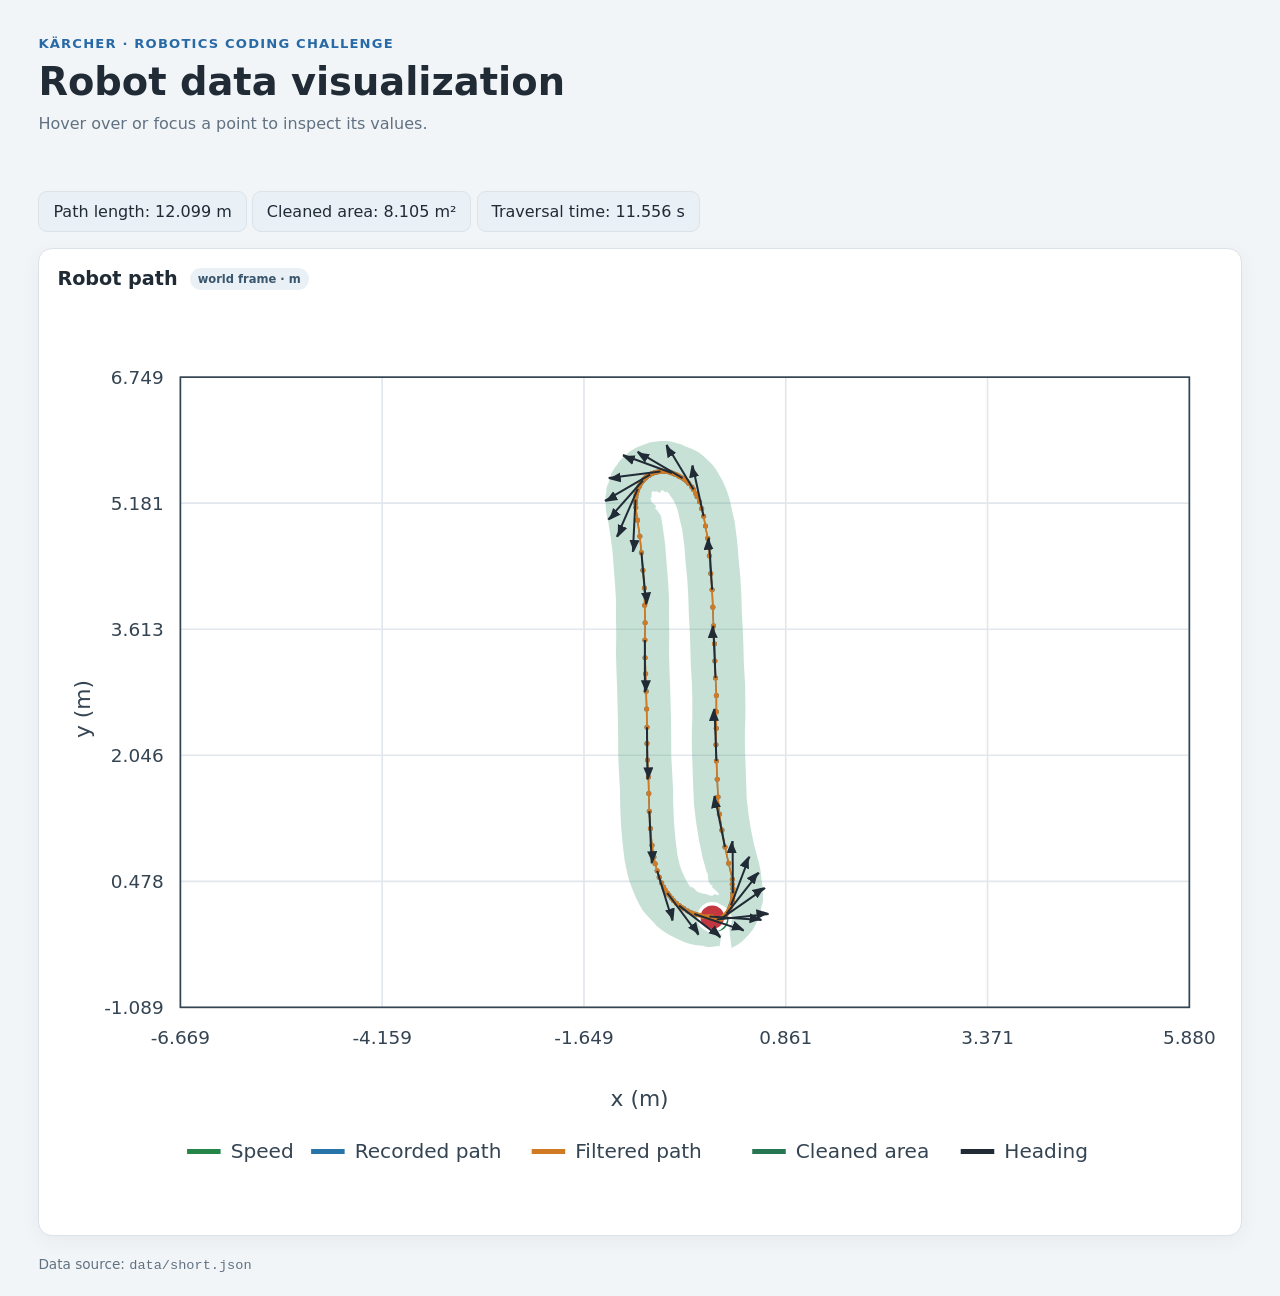
==== commit 7f2fb30e: "Changed speed visualization" ====
--- a/visualization/index.html
+++ b/visualization/index.html
@@ -6,7 +6,7 @@
     <meta name="description" content="Interactive robot path, footprint, and cleaning gadget visualization.">
     <title>Kärcher Robotics Challenge — Data Visualization</title>
     <link rel="stylesheet" href="styles.css">
-    <script src="visualization.js?v=6" defer></script>
+    <script src="visualization.js?v=13" defer></script>
   </head>
   <body>
     <main class="page">
@@ -24,6 +24,7 @@
       <section class="plots" aria-label="Robot path visualization">
         <article class="plot-card">
           <h2>Robot path <span class="frame-tag">world frame · m</span></h2>
+          <p id="current-speed" class="current-speed" role="status" aria-live="polite" hidden></p>
           <div class="plot-wrap">
             <svg id="path-plot" class="plot" viewBox="0 0 700 560" role="img" aria-label="Robot waypoints in the world frame"></svg>
             <div class="tooltip" role="status" hidden></div>
--- a/visualization/styles.css
+++ b/visualization/styles.css
@@ -101,6 +101,19 @@
   font-weight: 650;
 }
 
+.current-speed {
+  width: fit-content;
+  margin: 8px 0 8px -14px;
+  text-align: left;
+  padding: 7px 11px;
+  color: #173d2a;
+  background: #e5f3e9;
+  border: 1px solid #b8d9c1;
+  border-radius: 8px;
+  font-weight: 700;
+  font-variant-numeric: tabular-nums;
+}
+
 .plot-wrap {
   position: relative;
 }
